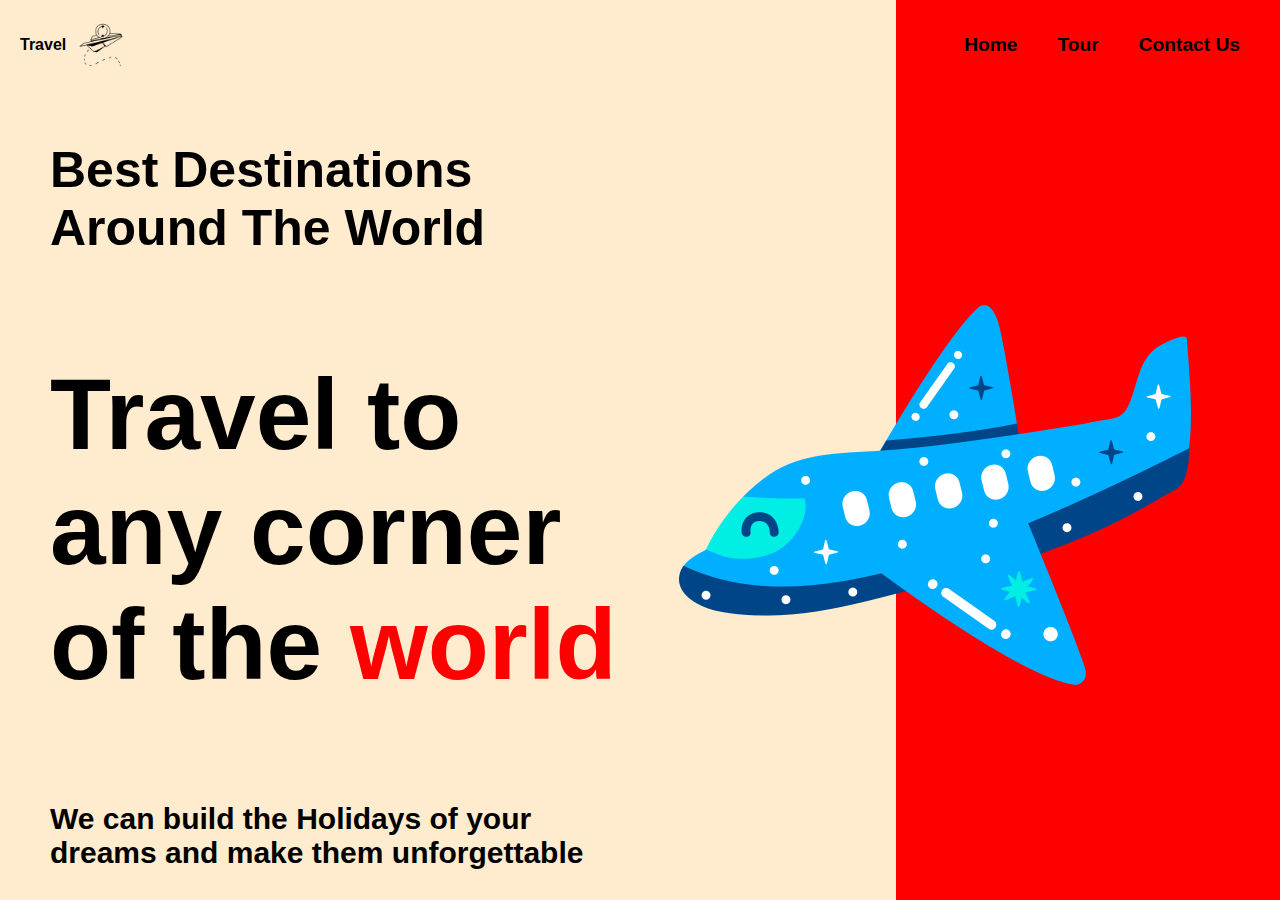
==== TravelSite/index.html @ 7f88b57b "added files for testing" ====
<!DOCTYPE html>
<html lang="en">
<head>
    <meta charset="UTF-8">
    <meta name="viewport" content="width=device-width, initial-scale=1.0">
    <title>Travel</title>
    <link rel="stylesheet" href="style.css">
</head>
<body>
    <div class="container">
        <div class="navigation">
            <div class="logo">
                <a>Travel</a>
                <img src="paper-plane.png" alt="">
            </div>
            <div class="query">
                <nav>
                    <a href="">Home</a><a href="">Tour</a><a href="contactUs.html">Contact Us</a>
                </nav>
            </div>
        </div>
        <div class="mainBlock">
            <div class="homeBox">
                <p class="firstLine">Best Destinations Around The World</p>
                <p class="secondLine">Travel to any corner of the <span>world</span></p>
                <p class="thirdLine">We can build the Holidays of your dreams and make them unforgettable</p>
            </div>
            <div class="imageBox">
                <img src="airplane.png" alt="Plane Image">
            </div>
           
        </div>
    </div>
</body>
</html>
---- TravelSite/style.css ----
body, html {
    height: 100%;
    margin: 0;
    font-family: Arial, sans-serif;
}

.container {
    display: flex;
    flex-direction: column;
    height: 100%;
    background: linear-gradient(to right, blanchedalmond 70%, red 30%);
}

.navigation {
    display: flex;
    justify-content: space-between;
    padding: 20px;
}

.logo {
    font-weight: bold;
    display: flex;
    align-items: center;
}

.logo img {
    height: 50px;
    width: 50px;
    margin-left: 10px;
}

.query {
    display: flex;
    align-items: center;
}

.query nav a {
    font-size: larger;
    font-weight: bold;
    color: black;
    text-decoration: none;
    margin: 0 20px;
}

.mainBlock {
    display: flex;
    flex: 1;
    align-items: center;
}

.homeBox {
    flex: 1;
    padding-left: 50px;
    color: black;
}

.firstLine {
    font-weight: bold;
    font-size: 50px;
}

.secondLine {
    font-weight: bold;
    font-size: 100px;
}

.secondLine span {
    color: red;
}

.thirdLine {
    font-weight: bold;
    font-size: 30px;
}

.imageBox {
    flex: 1;
    display: flex;
    justify-content: center;
    align-items: center;
    padding-right: 50px;
}

.imageBox img {

    max-height: 100%;
    max-width: 100%;
    object-fit: contain;
}
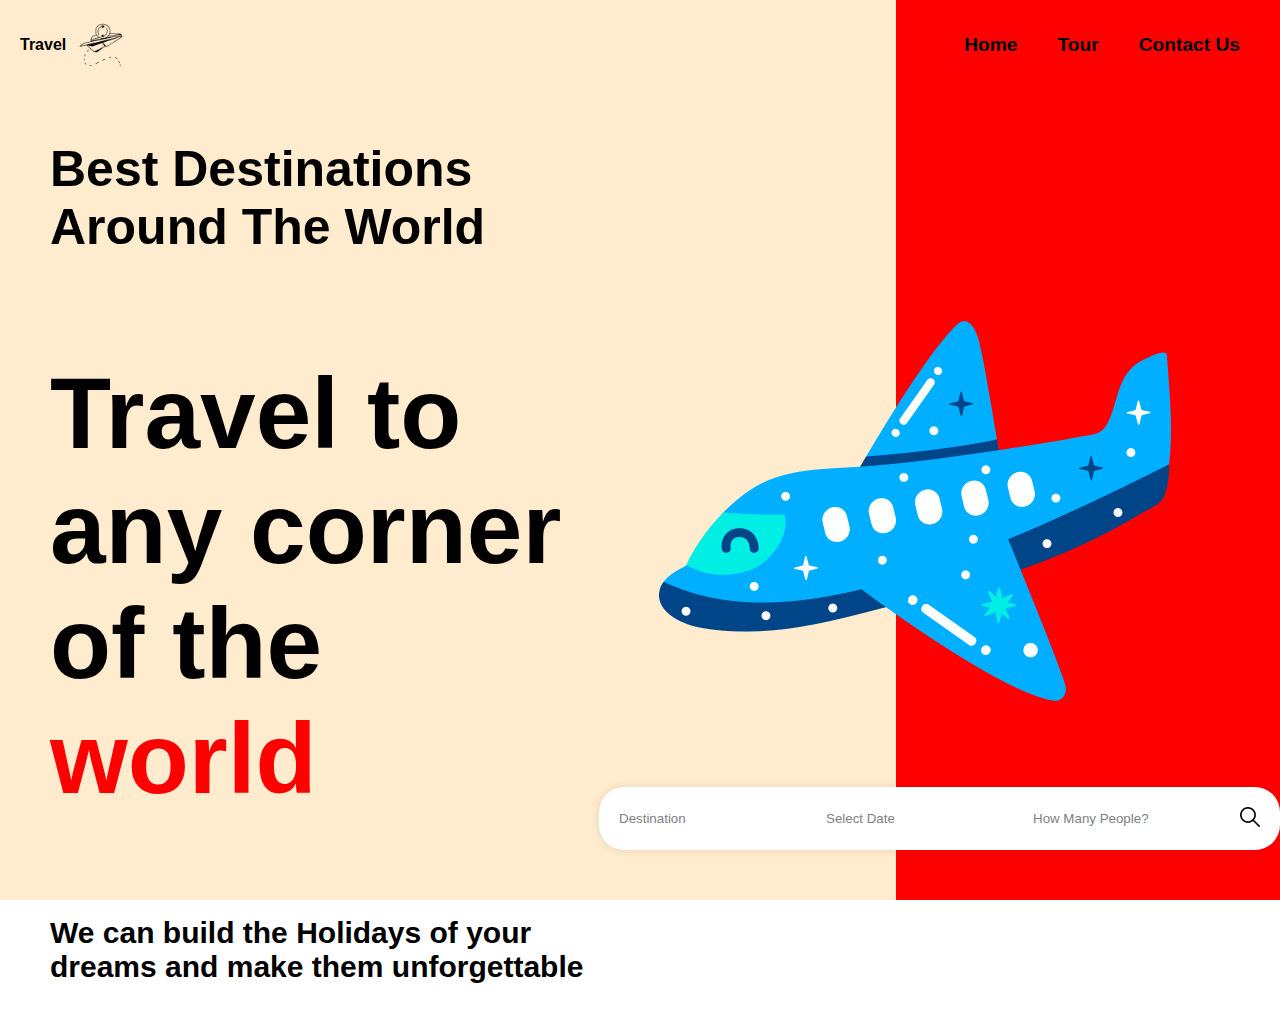
==== commit 2ff50445: "completed the website" ====
--- a/TravelSite/index.html
+++ b/TravelSite/index.html
@@ -7,7 +7,7 @@
     <link rel="stylesheet" href="style.css">
 </head>
 <body>
-    <div class="container">
+    <div class="container2">
         <div class="navigation">
             <div class="logo">
                 <a>Travel</a>
@@ -15,7 +15,7 @@
             </div>
             <div class="query">
                 <nav>
-                    <a href="">Home</a><a href="">Tour</a><a href="contactUs.html">Contact Us</a>
+                    <a href="index.html">Home</a><a href="tour.html">Tour</a><a href="contactUs.html">Contact Us</a>
                 </nav>
             </div>
         </div>
@@ -25,8 +25,19 @@
                 <p class="secondLine">Travel to any corner of the <span>world</span></p>
                 <p class="thirdLine">We can build the Holidays of your dreams and make them unforgettable</p>
             </div>
-            <div class="imageBox">
-                <img src="airplane.png" alt="Plane Image">
+            <div class="secondaryArea">
+
+                <div class="imageBox">
+                    <img src="airplane.png" alt="Plane Image">
+                </div>
+                <div class="search-container">
+                    <div class="search-box">
+                        <input type="text" placeholder="Destination" class="search-input">
+                        <input type="text" placeholder="Select Date" class="search-input">
+                        <input type="text" placeholder="How Many People?" class="search-input">
+                        <button class="search-button"><img src="loupe.png" alt="Search Icon"></button>
+                    </div>
+                </div>
             </div>
            
         </div>
--- a/TravelSite/style.css
+++ b/TravelSite/style.css
@@ -4,7 +4,7 @@
     font-family: Arial, sans-serif;
 }
 
-.container {
+.container2 {
     display: flex;
     flex-direction: column;
     height: 100%;
@@ -44,7 +44,7 @@
 
 .mainBlock {
     display: flex;
-    flex: 1;
+    /* flex: 1; */
     align-items: center;
 }
 
@@ -82,9 +82,186 @@
 }
 
 .imageBox img {
-
     max-height: 100%;
     max-width: 100%;
     object-fit: contain;
 }
-
+.secondaryArea{
+    display: flex;
+    flex-direction: column;
+}
+.search-container {
+    display: flex;
+    flex-direction: column-reverse;
+    /* justify-content: center; */
+    margin-top: 20px;
+}
+
+.search-box {
+    display: flex;
+    background-color: white;
+    border-radius: 25px;
+    padding: 10px;
+    box-shadow: 0 0 10px rgba(0, 0, 0, 0.1);
+}
+
+.search-input {
+    border: none;
+    outline: none;
+    padding: 10px;
+    margin-right: 10px;
+    border-radius: 25px;
+    flex: 1;
+}
+
+.search-input::placeholder {
+    color: grey;
+}
+
+.search-button {
+    background-color: transparent;
+    border: none;
+    cursor: pointer;
+    padding: 10px;
+}
+
+.search-button img {
+    height: 20px;
+    width: 20px;
+}
+
+@media (max-width: 1024px) {
+    .firstLine {
+        font-size: 40px;
+    }
+
+    .secondLine {
+        font-size: 80px;
+    }
+
+    .thirdLine {
+        font-size: 25px;
+    }
+
+    .query nav a {
+        font-size: medium;
+        margin: 0 10px;
+    }
+}
+@media (max-width: 950px) {
+    .search-box {
+        flex-direction: column;
+        align-items: center;
+    }
+
+    .search-input {
+        width: 100%;
+        margin-bottom: 10px;
+    }
+
+    .search-button {
+        width: 100%;
+        display: flex;
+        justify-content: center;
+    }
+}
+
+@media (max-width: 768px) {
+    .search-container {
+        order: -1; 
+        width: 100%;
+    }
+
+    .navigation {
+        align-items: center;
+    }
+
+    .logo, .query {
+        margin-bottom: 20px;
+    }
+
+    .mainBlock {
+        flex-direction: column;
+        align-items: center;
+        text-align: center;
+        margin-right: 25%;
+    }
+
+    .homeBox {
+        padding: 0 20px;
+    }
+
+    .imageBox {
+        padding: 20px 0;
+    }
+
+    .firstLine {
+        font-size: 30px;
+    }
+
+    .secondLine {
+        font-size: 50px;
+    }
+
+    .thirdLine {
+        font-size: 20px;
+    }
+
+    .query nav a {
+        font-size: medium;
+        margin: 0 5px;
+    }
+    .imageBox img {
+        max-height: 80%;
+        max-width: 80%;
+        align-items: center;
+        object-fit: contain;
+    }
+    .search-box {
+        flex-direction: column;
+        align-items: center;
+    }
+
+    .search-input {
+        margin: 5px 0;
+    }
+    .homeBox {
+        order: 1;
+    }
+}
+
+@media (max-width: 480px) {
+    .container {
+        flex-direction: column;
+    }
+
+    .search-container {
+        order: -1; 
+        width: 100%;
+    }
+
+    .search-box {
+        flex-direction: column;
+        align-items: center;
+        width: 100%;
+    }
+
+    .search-input {
+        width: 100%;
+        padding: 6px;
+        margin-bottom: 6px;
+    }
+
+    .search-button {
+        width: 100%;
+        padding: 6px;
+    }
+    .imageBox{
+        order:2;
+    }
+
+
+    .homeBox {
+        order: 1;
+    }
+}
